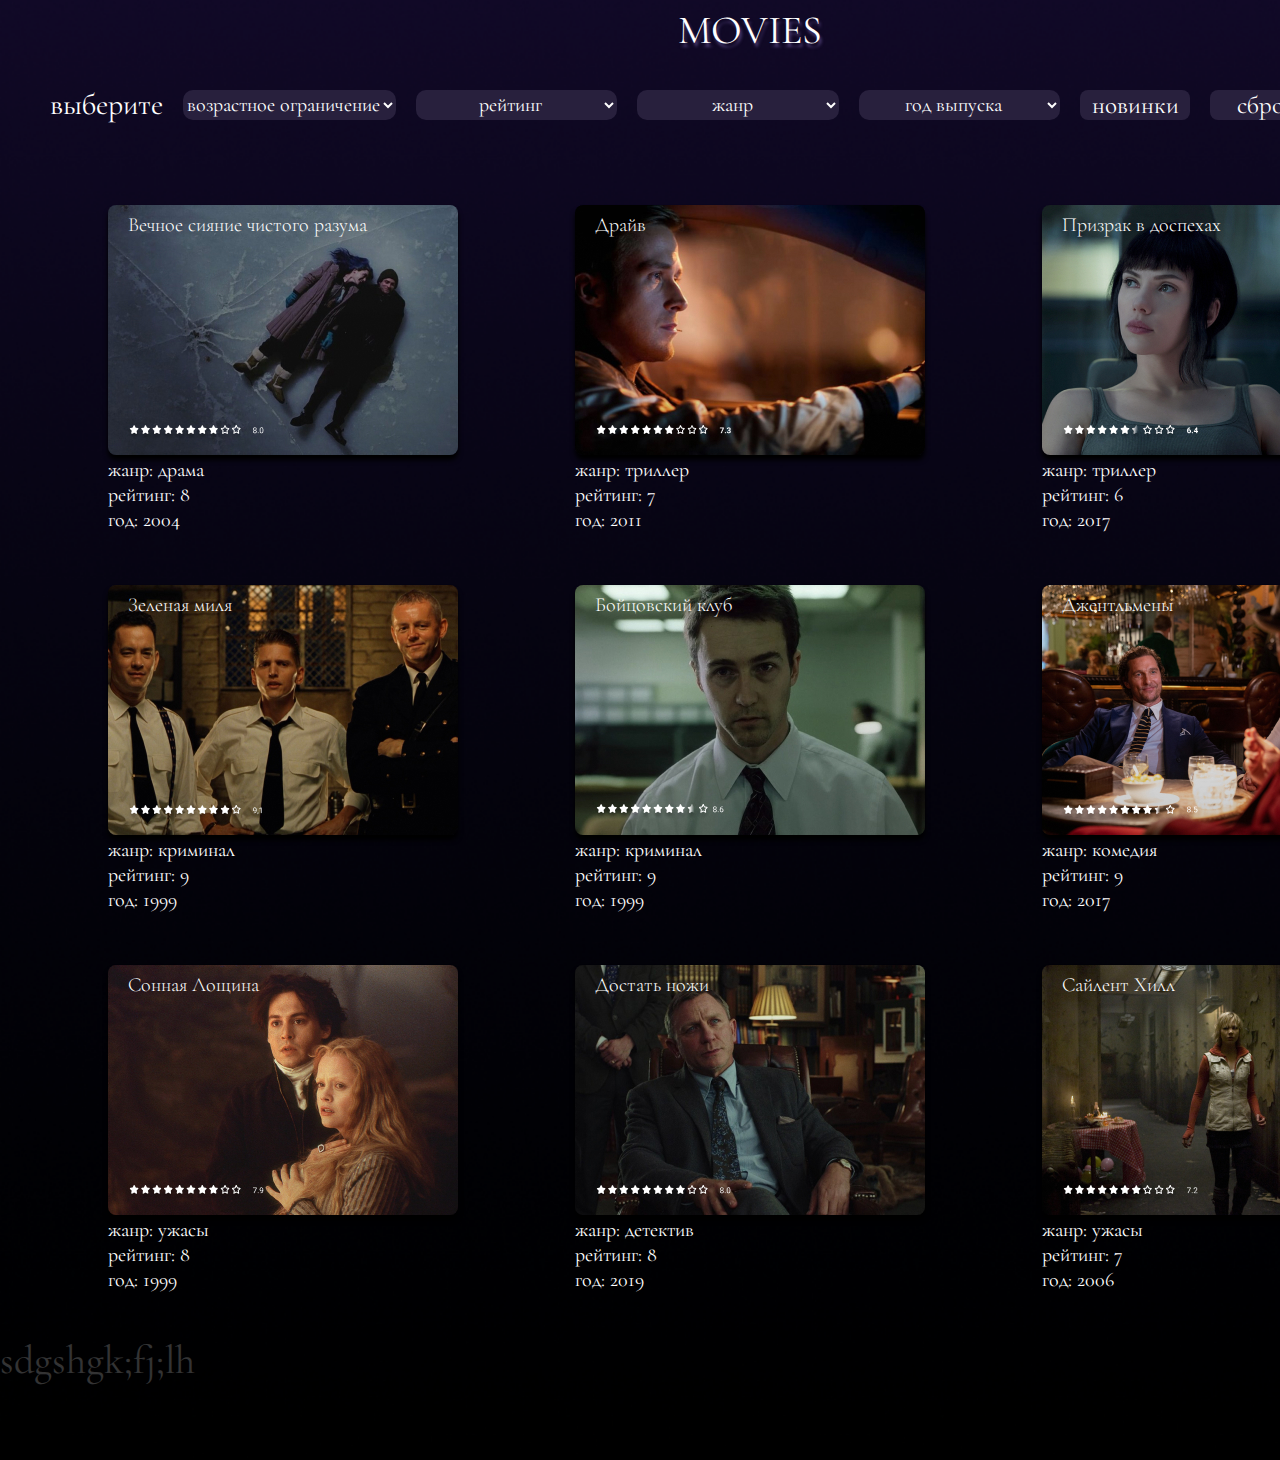
==== html/index.html @ 58455db2 "fix:fixed code" ====
<!doctype html>
<html lang="en">
<head>
    <meta charset="UTF-8">
    <meta name="viewport" content="width=1500px">
    <meta http-equiv="X-UA-Compatible" content="ie=edge">
    <link rel="stylesheet" href="./../css/reset.css">
    <link rel="stylesheet" href="./../css/style.css">
    <link rel="stylesheet"  href="../css/style2.css">
    <script src = "./../js/module.js" defer></script>
    <script src = "./../js/main.js" defer></script>
    <title>Tipa filmy</title>
</head>
<body>
<div class="container">
    <div class ="wrapper">
    <header class="header">
        <div class="container header__container">
            <div class="header__content">
                <a href="https://annabelkkk.github.io/cinema/html/index.html"> <h1 class="title"> MOVIES </h1></a>
            </div>
        </div>
    </header>
    <main class = "main">
        <div class="container main__container">
            <div class="main__content">
            <div class="content">
                <div class="menu">
                <h1 class="title2">выберите</h1>
                <select name="age" class="opt" id="ageFilter" onchange="onFilterChange(id, name)">
                    <option hidden selected value="default">возрастное ограничение</option>
                    <option value=18>18+</option>
                    <option value=16>16+</option>
                </select>
                <select name="rating" class="opt" id="ratingFilter" onchange="onSortChange(id, name)">
                        <option hidden selected value="default">рейтинг</option>
                        <option id="voz" value="asc">по возрастанию</option>
                        <option id="ub" value="desc">по убыванию</option>
                </select>
                    <select name="genre" class="opt" id="genreFilter" onchange="onFilterChange(id, name)">
                        <option hidden selected value="default">жанр</option>
                            <option value="комедия">комедия</option>
                            <option value="ужасы">ужасы</option>
                            <option value="триллер">триллер</option>
                            <option value="детектив">детектив</option>
                            <option value="драма">драма</option>
                            <option value="криминал">криминал</option>
                    </select>
                    <select name="year" class="opt" id="yearFilter"  onchange="onFilterChange(id, name)">
                        <option hidden selected value="default">год выпуска</option>
                            <option value=2022>2022</option>
                            <option value=2021>2021</option>
                            <option value=2020>2020</option>
                            <option value=2019>2019</option>
                            <option value=2018>2018</option>
                            <option value=2017>2017</option>
                            <option value=2016>2016</option>
                            <option value=2015>2015</option>
                            <option value=2014>2014</option>
                            <option value=2013>2013</option>
                            <option value=2012>2012</option>
                            <option value=2011>2011</option>
                            <option value=2010>2010</option>
                            <option value=2009>2009</option>
                            <option value=2008>2008</option>
                            <option value=2007>2007</option>
                            <option value=2006>2006</option>
                            <option value=2005>2005</option>
                            <option value=2004>2004</option>
                            <option value=2003>2003</option>
                            <option value=2002>2002</option>
                            <option value=2001>2001</option>
                            <option value=2000>2000</option>
                            <option value=1999>1999</option>

                    </select>
                    <button class="btn" onclick ="newMovies()">новинки</button>
                    <button class="btn" onclick="filterResetClick()">сброс</button>
                    <button class="btn" onclick="newshowDialog2()" >+ фильм</button>
                </div>
            </div>
            <div class="content2">
<!--                <div class="carts1">-->
<!--                    <div class="imgandtext" id="it1">-->
<!--                        <p class="titlecard">Вечное сияние чистого разума</p>-->
<!--                        <img class="imgcart" src="./img/cart1.jpg">-->
<!--                        <div class="genre">Драма</div>-->
<!--                        <div class="rating">8.0</div>-->
<!--                    </div>-->
<!--                </div>-->
            </div>
<!--                <div class="play">-->
<!--                    <iframe id="playVideo" width="560" height="315" src="https://www.youtube.com/embed/hTIrC9875u8" title="YouTube video player" frameborder="0" allow="accelerometer; autoplay; clipboard-write; encrypted-media; gyroscope; picture-in-picture" allowfullscreen></iframe>-->
<!--                </div>-->
            </div>
        </div>

    </main>
    <footer class="footer">
        <div class="container footer__container">
            <div class="footer__content">
                <h1 class="title3">sdgshgk;fj;lh</h1>
            </div>

        </div>
    </footer>
    </div>
</div>
</body>
</html>
---- css/style.css ----
/*@import url('https://fonts.googleapis.com/css2?family=EB+Garamond&display=swap');*/
/**{*/
/*    font-family: 'EB Garamond', serif;*/
/*}*/
@import url('https://fonts.googleapis.com/css2?family=Cormorant+Garamond&display=swap');
*{
    font-family: 'Cormorant Garamond', serif;
}

body {
    background: black;
    background-image: url(../img/фон2.png);
    background-size: cover;
}

.wrapper{
    width: 1500px;
    border: 0px solid green;
    margin: auto;
    display: flex;
    flex-direction: column;
}

.header__content{
    border: 0px solid pink;
    width: 1400px;
    height: 50px;
    margin: 10px auto;
    font-size: 40px;
}
.main__content{
    width: 1400px;
    border: 0px solid red;
    margin: 20px auto;

}
.content{
    border: 0px solid orange;
    width:1400px;
    height: 50px;

}
.title,.title2,.title3{
    color: white;
    text-align: center;
}
.title2{
    font-size: 30px;
}
.title{
    text-shadow: 2px 4px 3px #4A3B70;
}
.imgcart{
    width: 350px;
    height: 250px;
    border-radius: 8px;
    box-shadow:0px 5px 5px #000;
}
.imgcart:hover{
    box-shadow:8px 10px 10px #28203D;
}
.imgandtext{
    width: 350px;
    height:360px;
    color: white;
    display: flex;
    flex-direction: column;
    gap: 5px;
}
.titlecard{
    position: relative;
    top: 35px;
    left: 20px;
    z-index: 1;
    font-weight: lighter;
    font-size: 20px;
}
.carts2{
    margin-top:100px;
    border:0px solid green;
    display: flex;
    justify-content: space-around;

}
.carts3{
    margin-top:100px;
    border:0px solid green;
    display: flex;
    justify-content: space-around;
}

.carts1{
    display: flex;
    margin: auto;
    border: 0px solid orange;
    justify-content: space-around;
    margin-top:20px;
}
.textcard{
    margin-top: 10px;
    font-size: 17px;
    font-weight: 100;
}
.content2 {
    margin-top: 40px;
}
.menu {
    display: flex;
    flex-direction: row;
    gap: 20px;
    align-items: center;
    justify-content: space-around;

}
.btn{
    color: white;
    background: #28203D;
    width: 120px;
    height: 30px;
    border-radius: 8px;
    font-size: 25px;
}

.header_menu{
    color: white;
    text-decoration: none;
}
.opt{
    background: #28203D;
    color: white;
    border:0px;
    border-radius: 10px;
    height: 30px;
    font-size: 20px;
    width: 220px;
}
select{
    text-align: center;
}
.opt:hover,.btn:hover{
    background: #4A3B70;
}

.footer__content{
   /*background-color:  #4A3B70;*/
    height: 100px;
    margin: 20px auto;
   opacity: 0.2;
}
.title3{
    text-align: left;
    font-size: 40px;
}
a{
    text-decoration: none;
}

.play{
    margin-top: 150px;
    border: 0px solid darkred;
    display: flex;
    justify-content: center;
}
.rating,.genre,.year{
    font-size: 20px;
}
---- css/style2.css ----
@import url('https://fonts.googleapis.com/css2?family=Cormorant+Garamond&display=swap');

.black_h12nbsx9dk23m32ui4948382 {
    position: fixed !important;
    left: 0 !important;
    top: 0 !important;
    bottom: 0 !important;
    right: 0 !important;
    background: #0004 !important;
    z-index: 9999999999999999 !important;
    overflow: auto !important;
    padding: 10px;
    font-family: 'Cormorant Garamond', serif;
}

.window_h12nbsx9dk23m32ui4948382 {
    max-width: 650px;
    background: #28203D;
    left: 0 !important;
    top: 0 !important;
    right: 0 !important;
    bottom: 0 !important;
    box-shadow: 3px 15px 15px 0px #00000063 !important;
    border-radius: 5px !important;
    overflow: hidden !important;
    color: #000;

    margin: 10% auto;
}

.window_h12nbsx9dk23m32ui4948382 textarea {
    width: 100% !important;
    min-height: 300px !important;
    padding: 10px !important;
    font-family: 'Cormorant Garamond', serif !important;
    font-size: 14px !important;
    resize: none !important;
    box-sizing: border-box !important;
    margin-top: 4px !important;
    border-radius: 3px !important;
    border: 1px solid #0003 !important;
    color: inherit;
}

.window_h12nbsx9dk23m32ui4948382 input[type="text"]{
    width: Calc(100% - 4px) !important;
    padding: 10px !important;
    font-family: 'Cormorant Garamond', serif !important;
    font-size: 20px !important;
    resize: none !important;
    box-sizing: border-box !important;
    margin: 4px 0 !important;
    border-radius: 3px !important;
    border: 1px solid #0003 !important;
    margin-bottom: 5px !important;
    background: #0002;
    color: inherit;
}

.window_h12nbsx9dk23m32ui4948382 .load:before {
    content: '';
    background-image: url("data:image/svg+xml,%3C%3Fxml version='1.0' encoding='utf-8'%3F%3E%3Csvg xmlns='http://www.w3.org/2000/svg' xmlns:xlink='http://www.w3.org/1999/xlink' style='margin: auto; background: none; display: block; shape-rendering: auto;' width='24px' height='24px' viewBox='0 0 100 100' preserveAspectRatio='xMidYMid'%3E%3Cg transform='rotate(0 50 50)'%3E%3Crect x='41.5' y='5.5' rx='8.5' ry='8.5' width='17' height='17' fill='%233b3b3b'%3E%3Canimate attributeName='opacity' values='1;0' keyTimes='0;1' dur='1s' begin='-0.8888888888888888s' repeatCount='indefinite'%3E%3C/animate%3E%3C/rect%3E%3C/g%3E%3Cg transform='rotate(40 50 50)'%3E%3Crect x='41.5' y='5.5' rx='8.5' ry='8.5' width='17' height='17' fill='%233b3b3b'%3E%3Canimate attributeName='opacity' values='1;0' keyTimes='0;1' dur='1s' begin='-0.7777777777777778s' repeatCount='indefinite'%3E%3C/animate%3E%3C/rect%3E%3C/g%3E%3Cg transform='rotate(80 50 50)'%3E%3Crect x='41.5' y='5.5' rx='8.5' ry='8.5' width='17' height='17' fill='%233b3b3b'%3E%3Canimate attributeName='opacity' values='1;0' keyTimes='0;1' dur='1s' begin='-0.6666666666666666s' repeatCount='indefinite'%3E%3C/animate%3E%3C/rect%3E%3C/g%3E%3Cg transform='rotate(120 50 50)'%3E%3Crect x='41.5' y='5.5' rx='8.5' ry='8.5' width='17' height='17' fill='%233b3b3b'%3E%3Canimate attributeName='opacity' values='1;0' keyTimes='0;1' dur='1s' begin='-0.5555555555555556s' repeatCount='indefinite'%3E%3C/animate%3E%3C/rect%3E%3C/g%3E%3Cg transform='rotate(160 50 50)'%3E%3Crect x='41.5' y='5.5' rx='8.5' ry='8.5' width='17' height='17' fill='%233b3b3b'%3E%3Canimate attributeName='opacity' values='1;0' keyTimes='0;1' dur='1s' begin='-0.4444444444444444s' repeatCount='indefinite'%3E%3C/animate%3E%3C/rect%3E%3C/g%3E%3Cg transform='rotate(200 50 50)'%3E%3Crect x='41.5' y='5.5' rx='8.5' ry='8.5' width='17' height='17' fill='%233b3b3b'%3E%3Canimate attributeName='opacity' values='1;0' keyTimes='0;1' dur='1s' begin='-0.3333333333333333s' repeatCount='indefinite'%3E%3C/animate%3E%3C/rect%3E%3C/g%3E%3Cg transform='rotate(240 50 50)'%3E%3Crect x='41.5' y='5.5' rx='8.5' ry='8.5' width='17' height='17' fill='%233b3b3b'%3E%3Canimate attributeName='opacity' values='1;0' keyTimes='0;1' dur='1s' begin='-0.2222222222222222s' repeatCount='indefinite'%3E%3C/animate%3E%3C/rect%3E%3C/g%3E%3Cg transform='rotate(280 50 50)'%3E%3Crect x='41.5' y='5.5' rx='8.5' ry='8.5' width='17' height='17' fill='%233b3b3b'%3E%3Canimate attributeName='opacity' values='1;0' keyTimes='0;1' dur='1s' begin='-0.1111111111111111s' repeatCount='indefinite'%3E%3C/animate%3E%3C/rect%3E%3C/g%3E%3Cg transform='rotate(320 50 50)'%3E%3Crect x='41.5' y='5.5' rx='8.5' ry='8.5' width='17' height='17' fill='%233b3b3b'%3E%3Canimate attributeName='opacity' values='1;0' keyTimes='0;1' dur='1s' begin='0s' repeatCount='indefinite'%3E%3C/animate%3E%3C/rect%3E%3C/g%3E%3C!-- %5Bldio%5D generated by https://loading.io/ --%3E%3C/svg%3E");
    width: 24px;
    height: 24px;
    display: inline-block;
    border-radius: 50%;
    vertical-align: middle;
    margin-right: 10px;
    margin-top: -5px;
}


.window_h12nbsx9dk23m32ui4948382 button,
.window_h12nbsx9dk23m32ui4948382  .btnx {
    display: inline-block !important;
    padding: 4px 11px !important;
    background: #fff2;
    margin: 5px 0 !important;
    border: 1px solid #0003;
    border-radius: 3px !important;
    cursor: pointer !important;
    margin-right: 5px !important;
    font-size: 20px !important;
    box-shadow: none;
    color: inherit;
}

.window_h12nbsx9dk23m32ui4948382 .default_mess {
    font-family: 'Cormorant Garamond', serif;
    font-size: 13px !important;
    color: inherit;
}

.window_h12nbsx9dk23m32ui4948382 a {
    padding: 10px !important;
}

.close_panel_h12nbsx9dk23m32ui4948382 button {
    box-shadow: none;
    color: inherit;
}

.close_panel_h12nbsx9dk23m32ui4948382 button:hover {
    color: inherit;
}


.dialogTitle_h12nbsx9dk23m32ui4948382 {
    padding: 10px !important;
    font-weight: lighter !important;
    font-family: 'Cormorant Garamond', serif !important;
    color: white;
    font-size: 30px !important;
}

.black_h12nbsx9dk23m32ui4948382 fieldset {
    padding: 0 !important;
    margin: 0 !important;
    border: none !important;
    color: inherit;
}

.form_panel_h12nbsx9dk23m32ui4948382 {
    display: flex !important;
    color: inherit;
}

._form_h12nbsx9dk23m32ui4948382 {
    min-height: 150px !important;
    width: 650px !important;
    padding: 10px !important;
    border-radius: 0;
}

._formRight_h12nbsx9dk23m32ui4948382 {
    width: 200px;
    border-left: 1px solid #0003 !important;
    padding: 10px !important;
    overflow: auto !important;
    border-radius: 0;
}

._formRight_h12nbsx9dk23m32ui4948382::-webkit-scrollbar-track {
    box-shadow: inset 0 0 6px rgba(0,0,0,.3) !important;
    background-color: #fff2 !important;
}

._formRight_h12nbsx9dk23m32ui4948382::-webkit-scrollbar {
    width: 6px !important;
    background-color: #fff2 !important;
}

._formRight_h12nbsx9dk23m32ui4948382::-webkit-scrollbar-thumb {
    background-color: #AAA !important;
}

.close_panel_h12nbsx9dk23m32ui4948382 {
    padding: 10px !important;
    border-bottom: 1px solid #0002;
    position: sticky !important;
    top: 0px !important;
    display: flex !important;
    background: #ffffff30;
    align-items: center !important;
    justify-content: space-between !important;
    color: inherit;
}

.buttons_panel_h12nbsx9dk23m32ui4948382 {
    padding: 10px !important;
    background: #ffffff30;
    /* text-align: right !important; */
    position: sticky !important;
    bottom: 0px !important;
    display: flex !important;
    justify-content: flex-start !important;
    color: inherit;
    flex-direction: row-reverse;
    border-top: 1px solid #0002;
}


.close_panel_h12nbsx9dk23m32ui4948382 button {
    border: 1px solid #0000;
    color: inherit;
    background: none !important;
    transition: all .3s !important;
}

.close_panel_h12nbsx9dk23m32ui4948382 button:hover {
    border: 1px solid #9992;
}

._cntr {
    min-height: 200px !important;
    /* display: flex !important; */
    align-items: center !important;
    font-family: "tahoma" !important;
}

.black_h12nbsx9dk23m32ui4948382 .window_h12nbsx9dk23m32ui4948382_h12nbsx9dk23m32ui4948382 {
    transition: all .3s !important;

}

.black_h12nbsx9dk23m32ui4948382 .flexbox form {
    width: 620px !important;
    display: inline-block !important;
    vertical-align: top !important;
    color: inherit;
}

.addRight .window_h12nbsx9dk23m32ui4948382_h12nbsx9dk23m32ui4948382 {
    width: 990px !important;
    color: inherit;
}
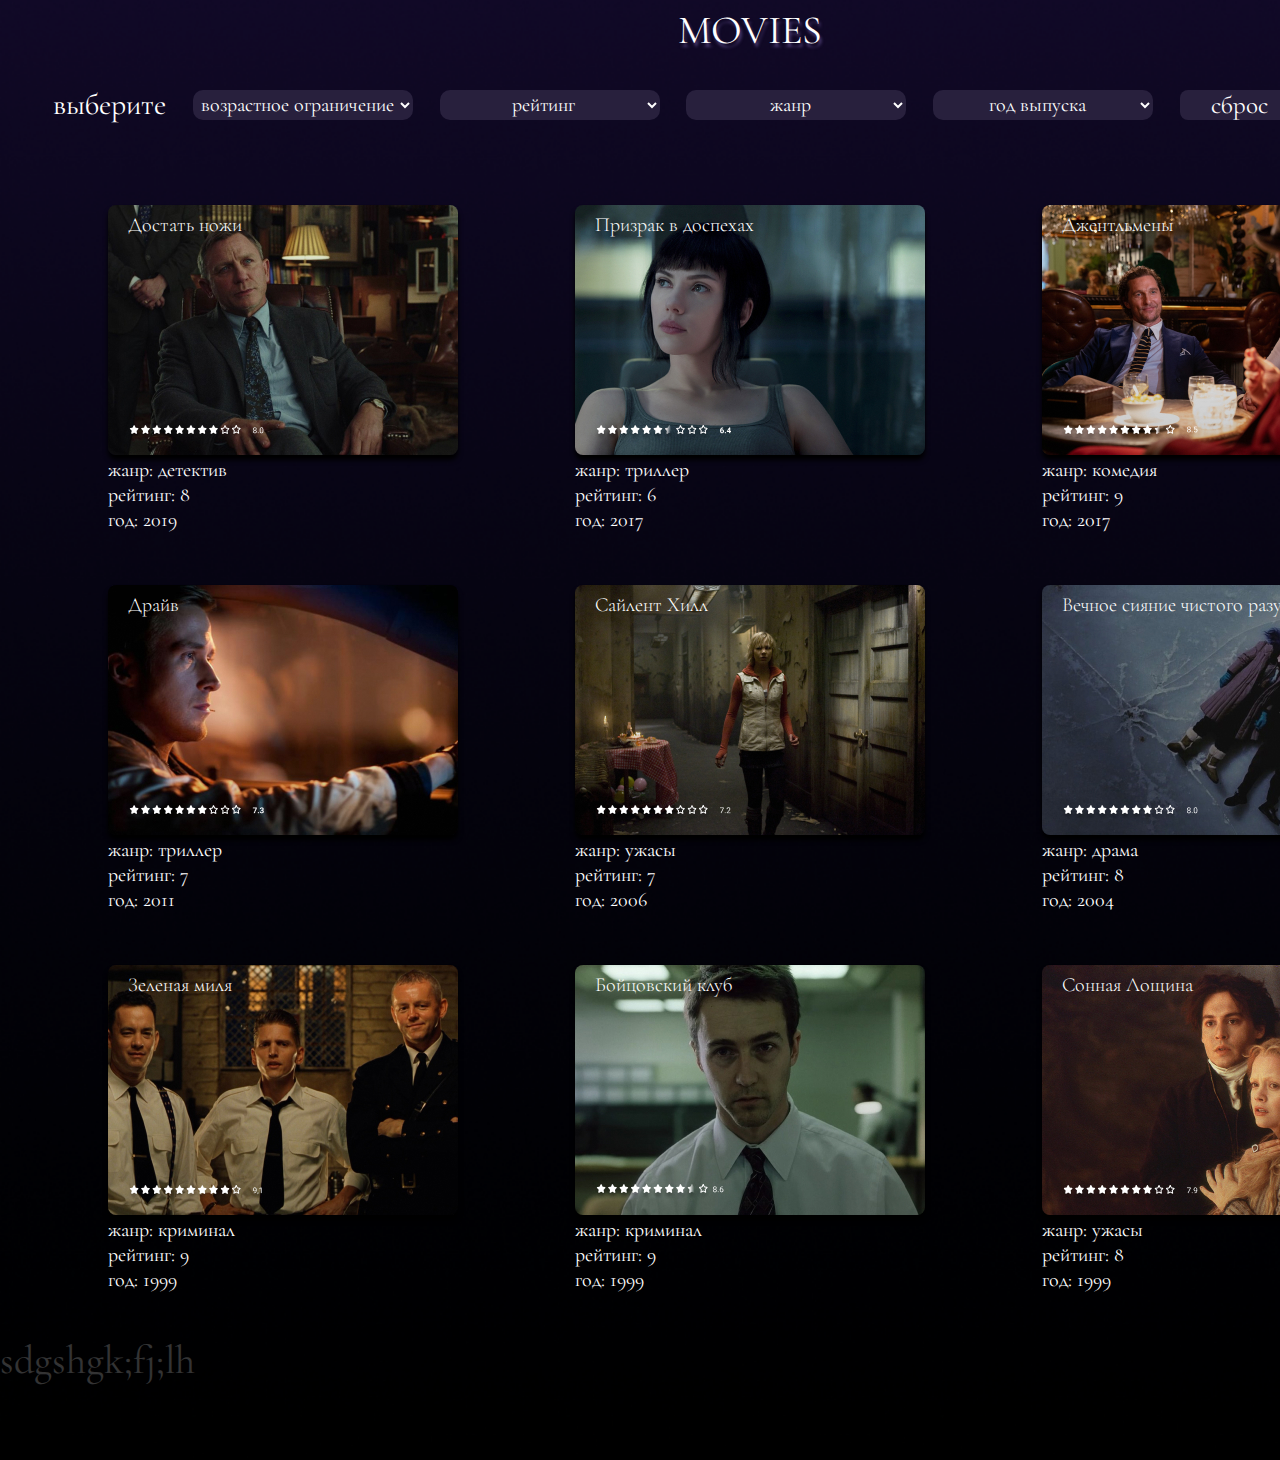
==== commit 5ab1d93e: "fix:fixed code" ====
--- a/html/index.html
+++ b/html/index.html
@@ -74,7 +74,7 @@
                             <option value=1999>1999</option>
 
                     </select>
-                    <button class="btn" onclick ="newMovies()">новинки</button>
+<!--                    <button class="btn" onclick ="newMovies()">новинки</button>-->
                     <button class="btn" onclick="filterResetClick()">сброс</button>
                     <button class="btn" onclick="newshowDialog2()" >+ фильм</button>
                 </div>
--- a/css/style.css
+++ b/css/style.css
@@ -164,4 +164,3 @@
 .rating,.genre,.year{
     font-size: 20px;
 }
-
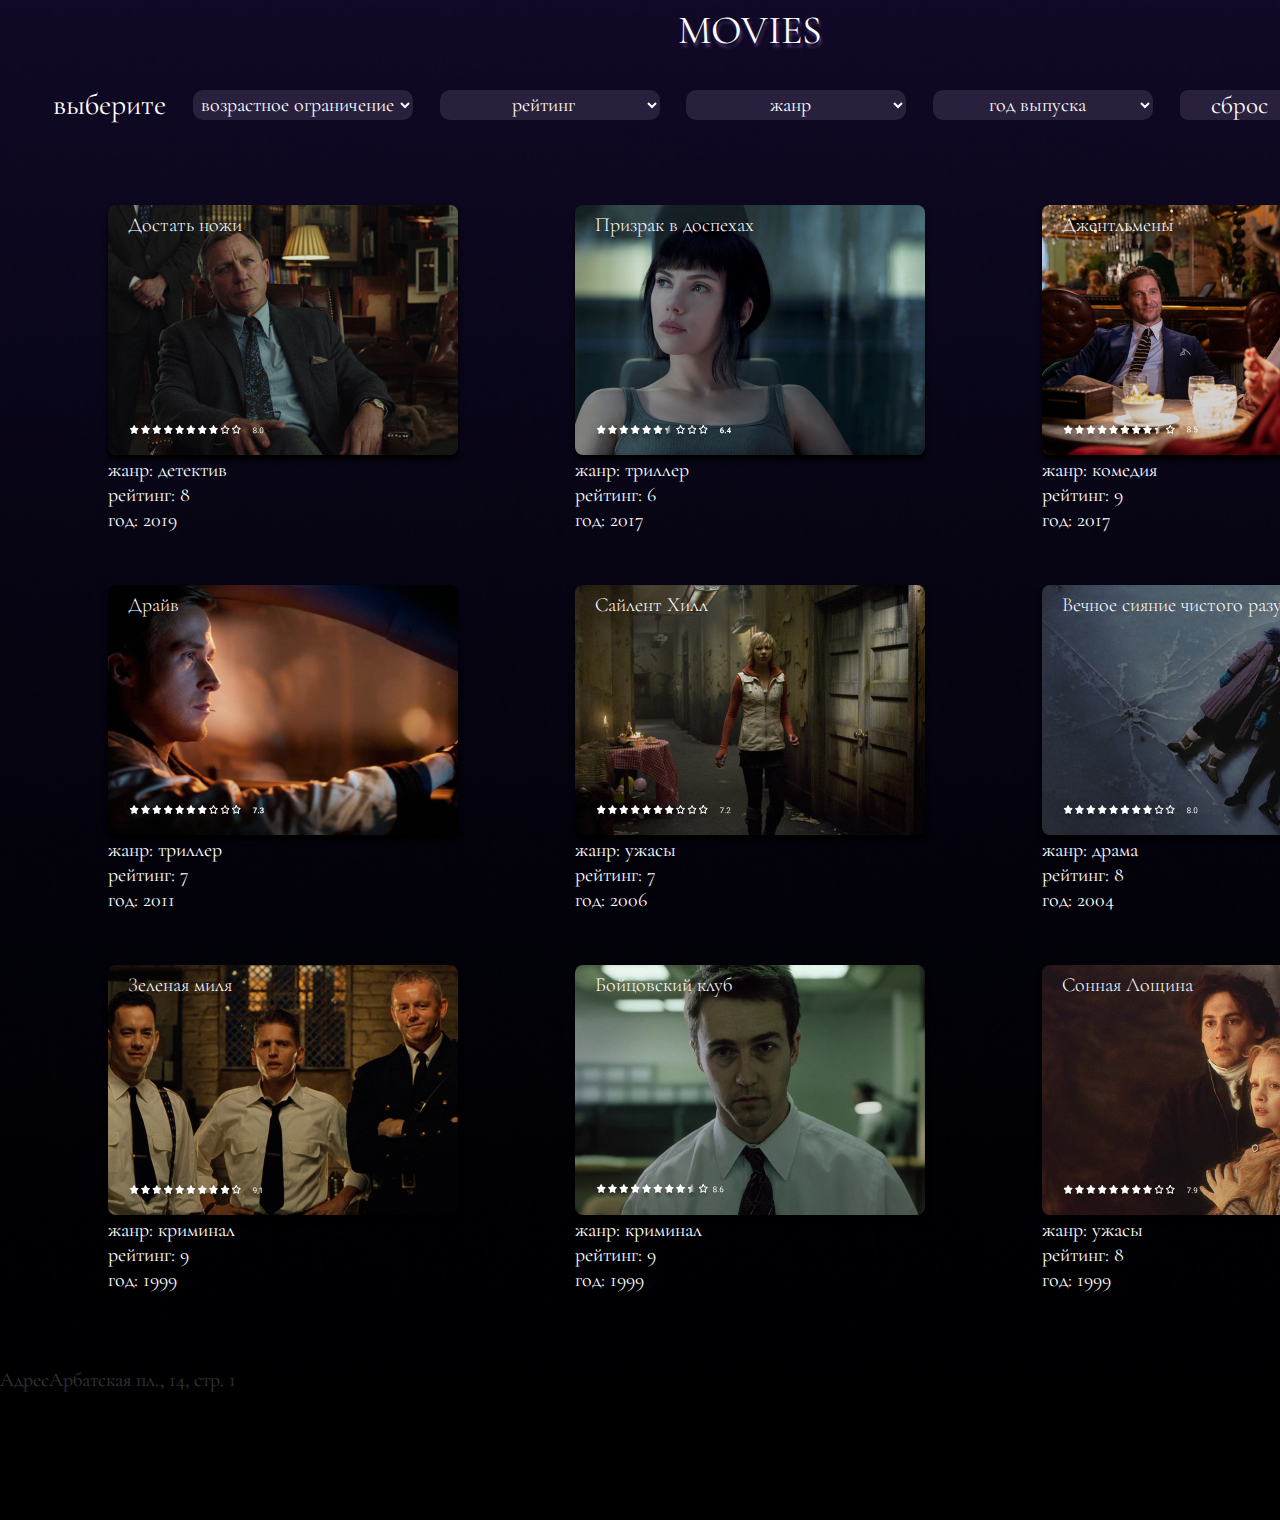
==== commit 4e3480ec: "fix:fixed code" ====
--- a/html/index.html
+++ b/html/index.html
@@ -2,7 +2,8 @@
 <html lang="en">
 <head>
     <meta charset="UTF-8">
-    <meta name="viewport" content="width=1500px">
+<!--    <meta name="viewport" content="width=device-width">-->
+    <meta name="viewport" content="width=device-width, user-scalable=no, initial-scale=1.0, maximum-scale=1.0, minimum-scale=1.0">
     <meta http-equiv="X-UA-Compatible" content="ie=edge">
     <link rel="stylesheet" href="./../css/reset.css">
     <link rel="stylesheet" href="./../css/style.css">
@@ -99,7 +100,8 @@
     <footer class="footer">
         <div class="container footer__container">
             <div class="footer__content">
-                <h1 class="title3">sdgshgk;fj;lh</h1>
+                <h2 class="title3">АдресАрбатская пл., 14, стр. 1</h2>
+                <h2 class="title3">+7 (499) 240 52 40</h2>
             </div>
 
         </div>
--- a/css/style.css
+++ b/css/style.css
@@ -1,7 +1,3 @@
-/*@import url('https://fonts.googleapis.com/css2?family=EB+Garamond&display=swap');*/
-/**{*/
-/*    font-family: 'EB Garamond', serif;*/
-/*}*/
 @import url('https://fonts.googleapis.com/css2?family=Cormorant+Garamond&display=swap');
 *{
     font-family: 'Cormorant Garamond', serif;
@@ -142,14 +138,16 @@
 }
 
 .footer__content{
-   /*background-color:  #4A3B70;*/
     height: 100px;
-    margin: 20px auto;
+    margin: 50px auto;
    opacity: 0.2;
+    display: flex;
+    flex-direction:row;
+    justify-content:space-between;
 }
 .title3{
     text-align: left;
-    font-size: 40px;
+    font-size: 20px;
 }
 a{
     text-decoration: none;
@@ -164,3 +162,201 @@
 .rating,.genre,.year{
     font-size: 20px;
 }
+@media (max-width: 834px) {
+    .wrapper{
+        width: 734px;
+        margin: 0 auto;
+        border: 0px solid red;
+        height: 1000px;
+    }
+    .header{
+        width: 734px;
+    }
+
+    .content{
+        width: 734px;
+    }
+
+    .main__content{
+        width: 734px;
+    }
+    .content2{
+        width: 734px;
+        margin-top: 0px;
+    }
+    .carts1 {
+        display: flex;
+        margin: auto;
+        width: 734px;
+        border: 0px solid orange;
+        justify-content: space-around;
+    }
+    .carts2{
+        margin-top: 80px;
+    }
+    .imgandtext {
+        width:  175px;
+        height: 125px;
+        color: white;
+        display: flex;
+        flex-direction: column;
+        gap: 2px;
+    }
+    .titlecard {
+        position: relative;
+        top: 30px;
+        left: 10px;
+        z-index: 1;
+        font-weight: lighter;
+        font-size: 15px;
+    }
+    .imgcart{
+        width:  175px;
+        height: 125px;
+    }
+    .menu {
+        display: flex;
+        flex-direction: row;
+        gap: 5px;
+        align-items: center;
+        justify-content: space-between;
+
+    }
+    .title2{
+        font-size: 20px;
+    }
+    .opt {
+        background: #28203D;
+        color: white;
+        border: 0px;
+        border-radius: 10px;
+        height: 30px;
+        font-size: 20px;
+        width: 80px;
+    }
+    .btn {
+        color: white;
+        background: #28203D;
+        width: 80px;
+        height: 30px;
+        border-radius: 8px;
+        font-size: 20px;
+    }
+    .header__content {
+        border: 0px solid pink;
+        width: 734px;
+        height: 50px;
+        margin: 10px auto;
+        font-size: 40px;
+    }
+    .rating,.genre,.year{
+        font-size: 15px;
+    }
+    .footer{
+        margin-top: 100px;
+    }
+
+}
+@media (max-width: 375px) {
+    .wrapper{
+        width: 275px;
+        margin: 0 auto;
+        border: 0px solid red;
+        height: 1000px;
+    }
+    .header{
+        width: 275px;
+    }
+
+    .content{
+        width: 275px;
+    }
+
+    .main__content{
+        width: 275px;
+    }
+    .content2{
+        width: 275px;
+        margin-top: 0px;
+    }
+    .carts1 {
+        display: flex;
+        margin: auto;
+        width: 275px;
+        flex-direction: column;
+        border: 0px solid orange;
+        justify-content: space-around;
+        margin-top: 50px;
+        gap: 150px;
+    }
+    .carts2{
+        margin-top: 180px;
+    }
+    .imgandtext {
+        width:  175px;
+        height: 125px;
+        color: white;
+        display: flex;
+        flex-direction: column;
+        gap: 2px;
+    }
+    .titlecard {
+        position: relative;
+        top: 30px;
+        left: 10px;
+        z-index: 1;
+        font-weight: lighter;
+        font-size: 15px;
+    }
+    .imgcart{
+        width: 268px;
+        height: 192px;
+    }
+    .menu {
+        display: flex;
+        flex-direction: column;
+        gap: 5px;
+        align-items: center;
+        justify-content: space-between;
+    }
+    .title2{
+        font-size: 20px;
+    }
+    .opt {
+        background: #28203D;
+        color: white;
+        border: 0px;
+        border-radius: 10px;
+        height: 30px;
+        font-size: 15px;
+        width: 200px;
+    }
+    .btn {
+        color: white;
+        background: #28203D;
+        width: 200px;
+        height: 30px;
+        border-radius: 8px;
+        font-size: 20px;
+    }
+    .header__content {
+        border: 0px solid pink;
+        width: 275px;
+        height: 50px;
+        margin: 10px auto;
+        font-size: 40px;
+    }
+    .rating,.genre,.year{
+        font-size: 15px;
+    }
+    .footer{
+        margin-top: 120px;
+    }
+    .footer__content{
+        height: 100px;
+        margin: 50px auto;
+        opacity: 0.2;
+        display: flex;
+        flex-direction:column;
+    }
+}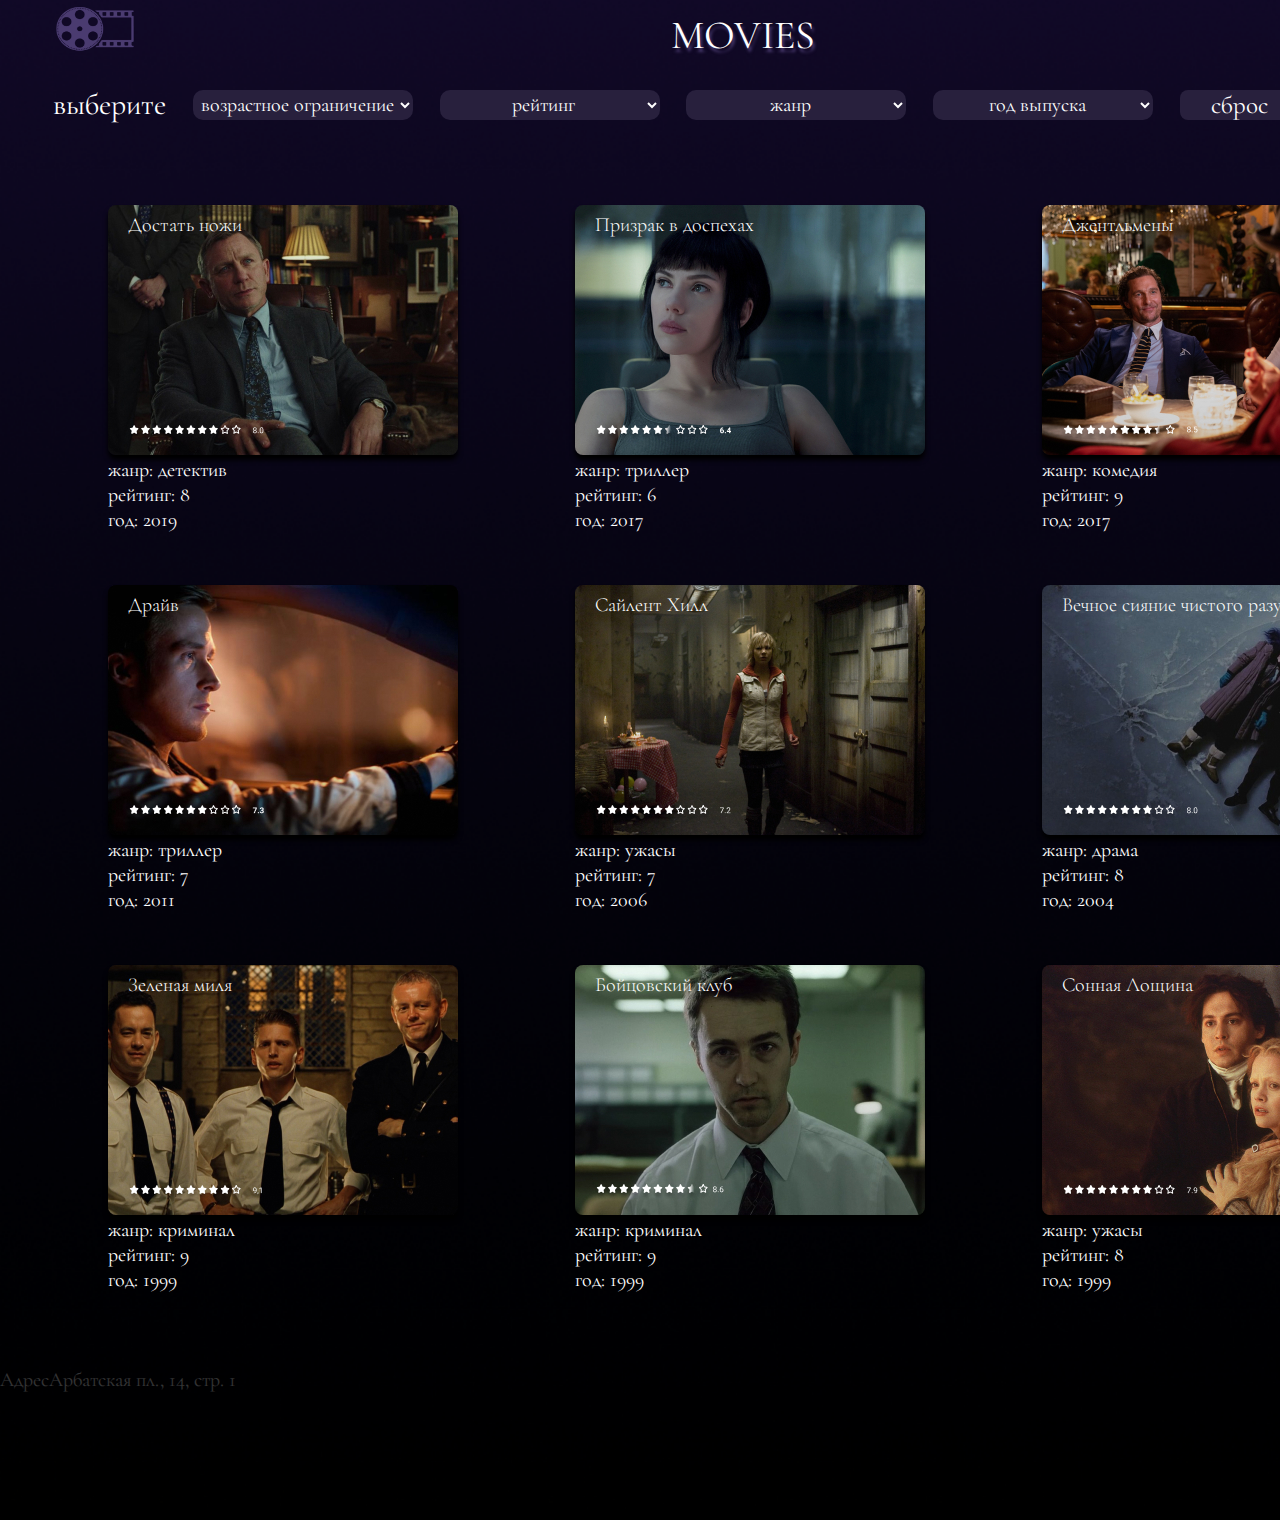
==== commit 035ac72a: "fix:fixed code" ====
--- a/html/index.html
+++ b/html/index.html
@@ -18,7 +18,8 @@
     <header class="header">
         <div class="container header__container">
             <div class="header__content">
-                <a href="https://annabelkkk.github.io/cinema/html/index.html"> <h1 class="title"> MOVIES </h1></a>
+                <a href="https://annabelkkk.github.io/cinema/html/index.html"><img class="imglogo" src="../img/logo.png"></a>
+                 <h1 class="title"> MOVIES </h1>
             </div>
         </div>
     </header>
--- a/css/style.css
+++ b/css/style.css
@@ -7,6 +7,10 @@
     background: black;
     background-image: url(../img/фон2.png);
     background-size: cover;
+}
+.imglogo{
+    width: 89px;
+    height: 65px;
 }
 
 .wrapper{
@@ -23,6 +27,10 @@
     height: 50px;
     margin: 10px auto;
     font-size: 40px;
+    display: flex;
+    flex-direction: row;
+    align-items: center;
+    gap: 38%;
 }
 .main__content{
     width: 1400px;
@@ -359,4 +367,16 @@
         display: flex;
         flex-direction:column;
     }
+    .header__content{
+        border: 0px solid pink;
+        width: 275px;
+        height: 50px;
+        margin: 10px auto;
+        font-size: 40px;
+        display: flex;
+        flex-direction: row;
+        align-items: center;
+        justify-content: center;
+        gap: 10px;
+    }
 }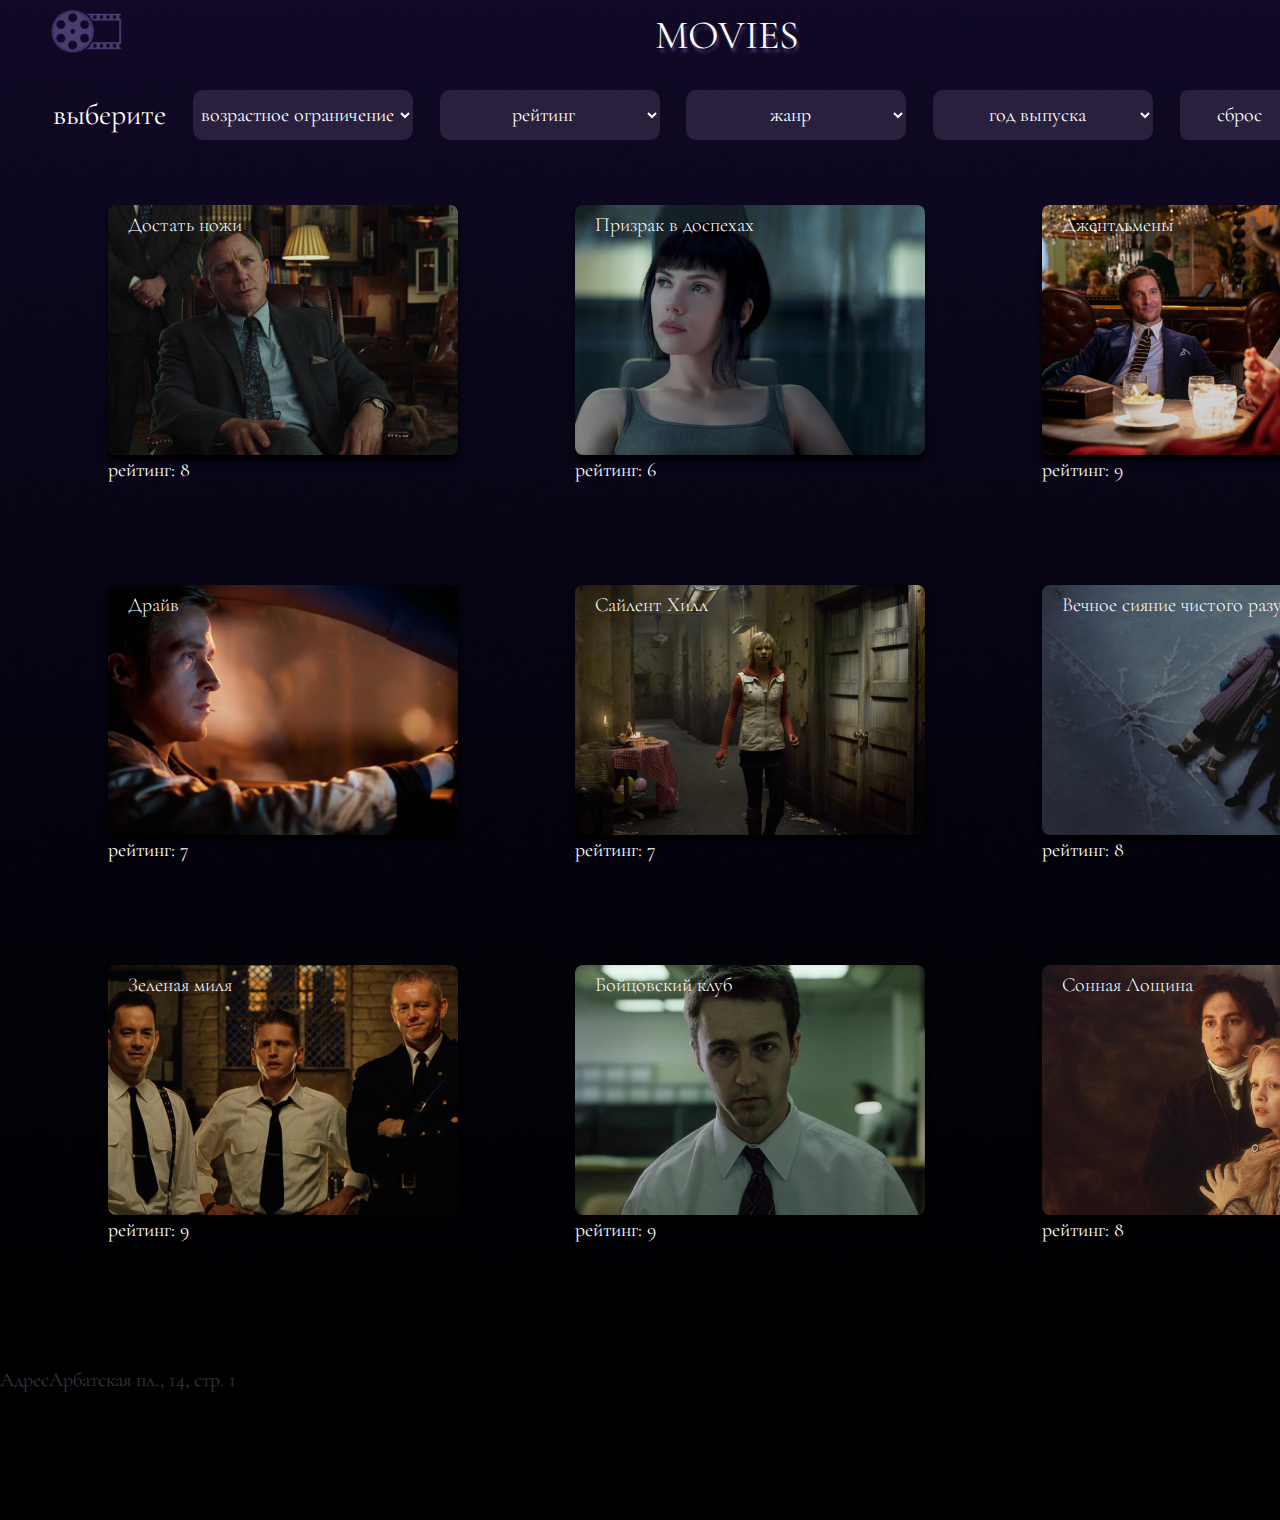
==== commit ff541c3e: "fix:fixed code" ====
--- a/html/index.html
+++ b/html/index.html
@@ -2,7 +2,6 @@
 <html lang="en">
 <head>
     <meta charset="UTF-8">
-<!--    <meta name="viewport" content="width=device-width">-->
     <meta name="viewport" content="width=device-width, user-scalable=no, initial-scale=1.0, maximum-scale=1.0, minimum-scale=1.0">
     <meta http-equiv="X-UA-Compatible" content="ie=edge">
     <link rel="stylesheet" href="./../css/reset.css">
@@ -18,7 +17,7 @@
     <header class="header">
         <div class="container header__container">
             <div class="header__content">
-                <a href="https://annabelkkk.github.io/cinema/html/index.html"><img class="imglogo" src="../img/logo.png"></a>
+                <a href="https://annabelkkk.github.io/cinema/html/index.html"><img alt="" class="imglogo" src="../img/logo.png"></a>
                  <h1 class="title"> MOVIES </h1>
             </div>
         </div>
@@ -78,7 +77,7 @@
                     </select>
 <!--                    <button class="btn" onclick ="newMovies()">новинки</button>-->
                     <button class="btn" onclick="filterResetClick()">сброс</button>
-                    <button class="btn" onclick="newshowDialog2()" >+ фильм</button>
+                    <button class="btn" onclick="newshowDialog2()" >добавить фильм</button>
                 </div>
             </div>
             <div class="content2">
--- a/css/style.css
+++ b/css/style.css
@@ -9,8 +9,8 @@
     background-size: cover;
 }
 .imglogo{
-    width: 89px;
-    height: 65px;
+    width: 73px;
+    height: 45px;
 }
 
 .wrapper{
@@ -120,9 +120,9 @@
     color: white;
     background: #28203D;
     width: 120px;
-    height: 30px;
+    height: 50px;
     border-radius: 8px;
-    font-size: 25px;
+    font-size: 20px;
 }
 
 .header_menu{
@@ -134,7 +134,7 @@
     color: white;
     border:0px;
     border-radius: 10px;
-    height: 30px;
+    height: 50px;
     font-size: 20px;
     width: 220px;
 }
@@ -250,12 +250,16 @@
         border-radius: 8px;
         font-size: 20px;
     }
-    .header__content {
+    .header__content{
         border: 0px solid pink;
         width: 734px;
         height: 50px;
         margin: 10px auto;
         font-size: 40px;
+        display: flex;
+        flex-direction: row;
+        align-items: center;
+        gap:30%;
     }
     .rating,.genre,.year{
         font-size: 15px;
